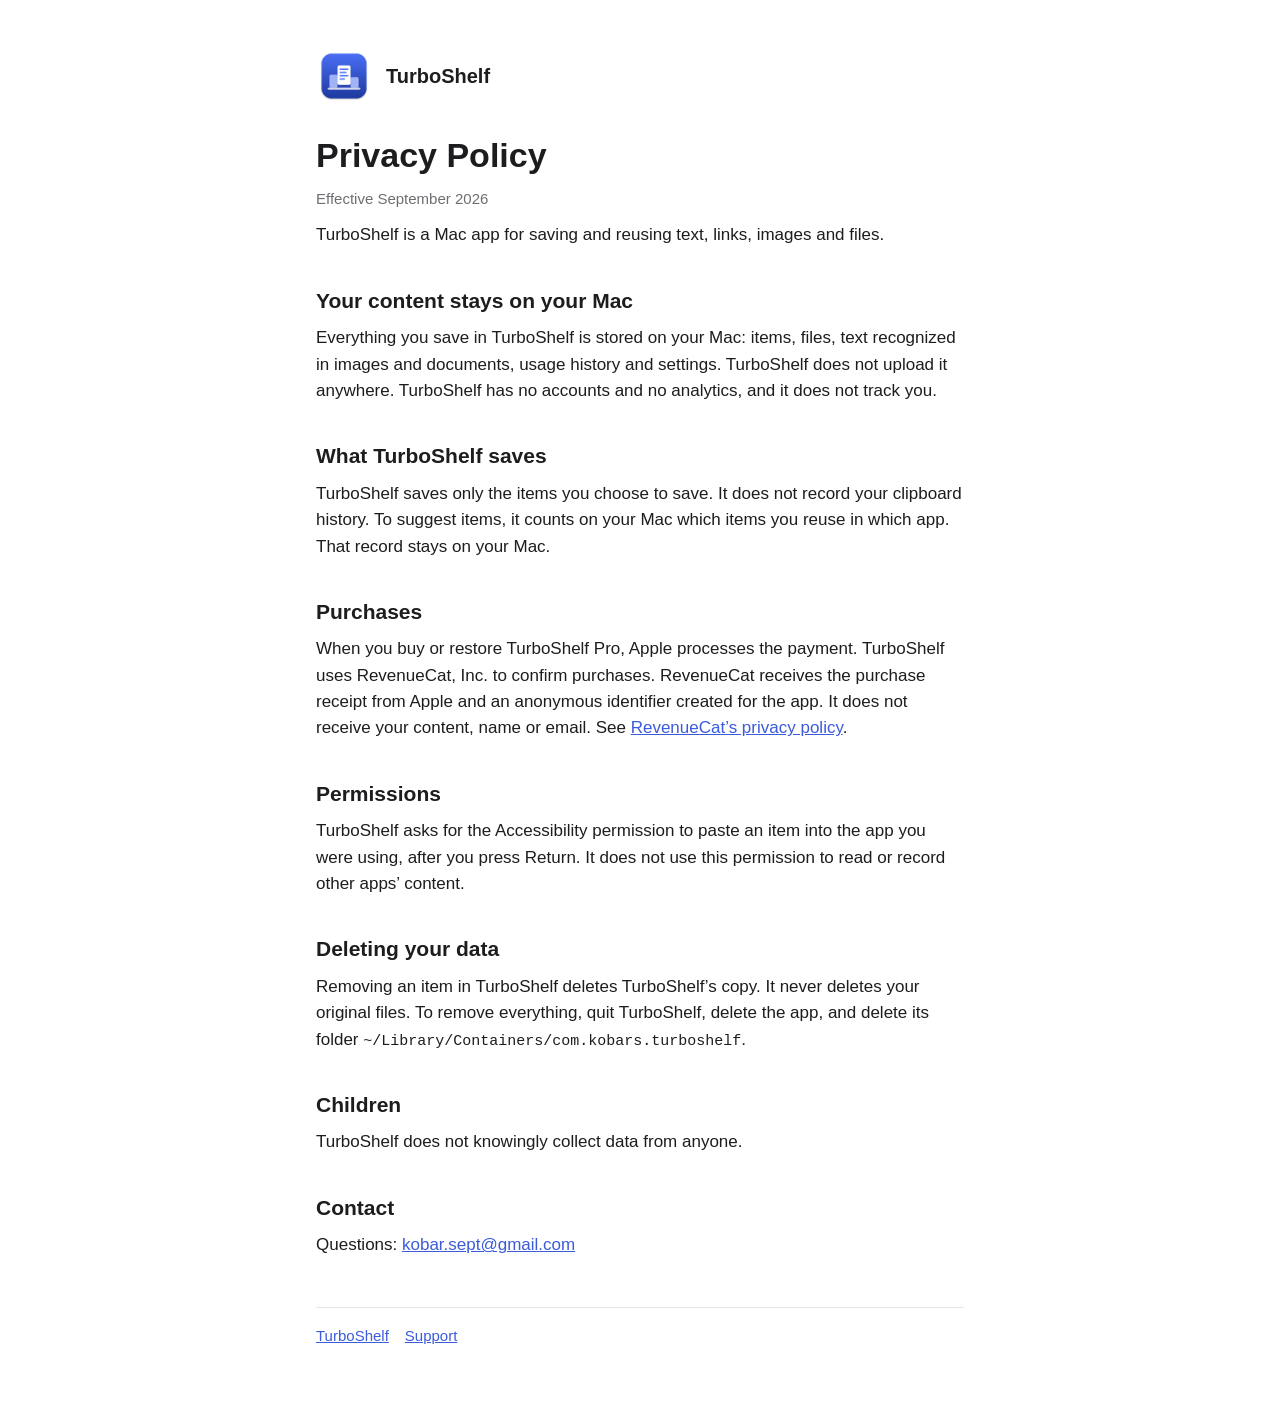
==== privacy.html @ 2ef51eab "Add TurboShelf home, support and privacy pages" ====
<!doctype html>
<html lang="en">
<head>
<meta charset="utf-8">
<meta name="viewport" content="width=device-width, initial-scale=1">
<title>TurboShelf Privacy Policy</title>
<link rel="stylesheet" href="style.css">
<link rel="icon" href="icon.png">
</head>
<body>
<main>
<header><img src="icon.png" alt=""><a href="index.html">TurboShelf</a></header>
<h1>Privacy Policy</h1>
<p class="muted">Effective September 2026</p>
<p>TurboShelf is a Mac app for saving and reusing text, links, images and files.</p>
<h2>Your content stays on your Mac</h2>
<p>Everything you save in TurboShelf is stored on your Mac: items, files, text recognized in images and documents, usage history and settings. TurboShelf does not upload it anywhere. TurboShelf has no accounts and no analytics, and it does not track you.</p>
<h2>What TurboShelf saves</h2>
<p>TurboShelf saves only the items you choose to save. It does not record your clipboard history. To suggest items, it counts on your Mac which items you reuse in which app. That record stays on your Mac.</p>
<h2>Purchases</h2>
<p>When you buy or restore TurboShelf Pro, Apple processes the payment. TurboShelf uses RevenueCat, Inc. to confirm purchases. RevenueCat receives the purchase receipt from Apple and an anonymous identifier created for the app. It does not receive your content, name or email. See <a href="https://www.revenuecat.com/privacy">RevenueCat’s privacy policy</a>.</p>
<h2>Permissions</h2>
<p>TurboShelf asks for the Accessibility permission to paste an item into the app you were using, after you press Return. It does not use this permission to read or record other apps’ content.</p>
<h2>Deleting your data</h2>
<p>Removing an item in TurboShelf deletes TurboShelf’s copy. It never deletes your original files. To remove everything, quit TurboShelf, delete the app, and delete its folder <code>~/Library/Containers/com.kobars.turboshelf</code>.</p>
<h2>Children</h2>
<p>TurboShelf does not knowingly collect data from anyone.</p>
<h2>Contact</h2>
<p>Questions: <a href="mailto:kobar.sept@gmail.com">kobar.sept@gmail.com</a></p>
<footer><a href="index.html">TurboShelf</a><a href="support.html">Support</a></footer>
</main>
</body>
</html>
---- style.css ----
:root {
  --bg: #ffffff;
  --text: #1d1d1f;
  --muted: #6e6e73;
  --line: #e5e5ea;
  --accent: #3b5bdb;
  color-scheme: light dark;
}
@media (prefers-color-scheme: dark) {
  :root { --bg: #1c1c1e; --text: #f5f5f7; --muted: #a1a1a6; --line: #38383a; --accent: #8ea2f7; }
}
* { box-sizing: border-box; }
body {
  margin: 0;
  background: var(--bg);
  color: var(--text);
  font: 17px/1.55 -apple-system, BlinkMacSystemFont, "SF Pro Text", "Helvetica Neue", Arial, sans-serif;
}
main { max-width: 680px; margin: 0 auto; padding: 48px 16px 64px; }
header { display: flex; align-items: center; gap: 14px; margin-bottom: 32px; }
header img { width: 56px; height: 56px; }
header a { color: inherit; text-decoration: none; font-weight: 600; font-size: 20px; }
h1 { font-size: 34px; line-height: 1.15; margin: 0 0 12px; }
h2 { font-size: 21px; margin: 36px 0 8px; }
p, li { margin: 0 0 12px; }
.lead { font-size: 20px; color: var(--muted); }
.muted { color: var(--muted); font-size: 15px; }
a { color: var(--accent); }
kbd { font: 15px -apple-system, BlinkMacSystemFont, sans-serif; border: 1px solid var(--line); border-radius: 5px; padding: 1px 6px; }
code { font: 15px ui-monospace, SFMono-Regular, Menlo, monospace; overflow-wrap: anywhere; }
footer { margin-top: 48px; padding-top: 16px; border-top: 1px solid var(--line); color: var(--muted); font-size: 15px; }
footer a { margin-right: 16px; }
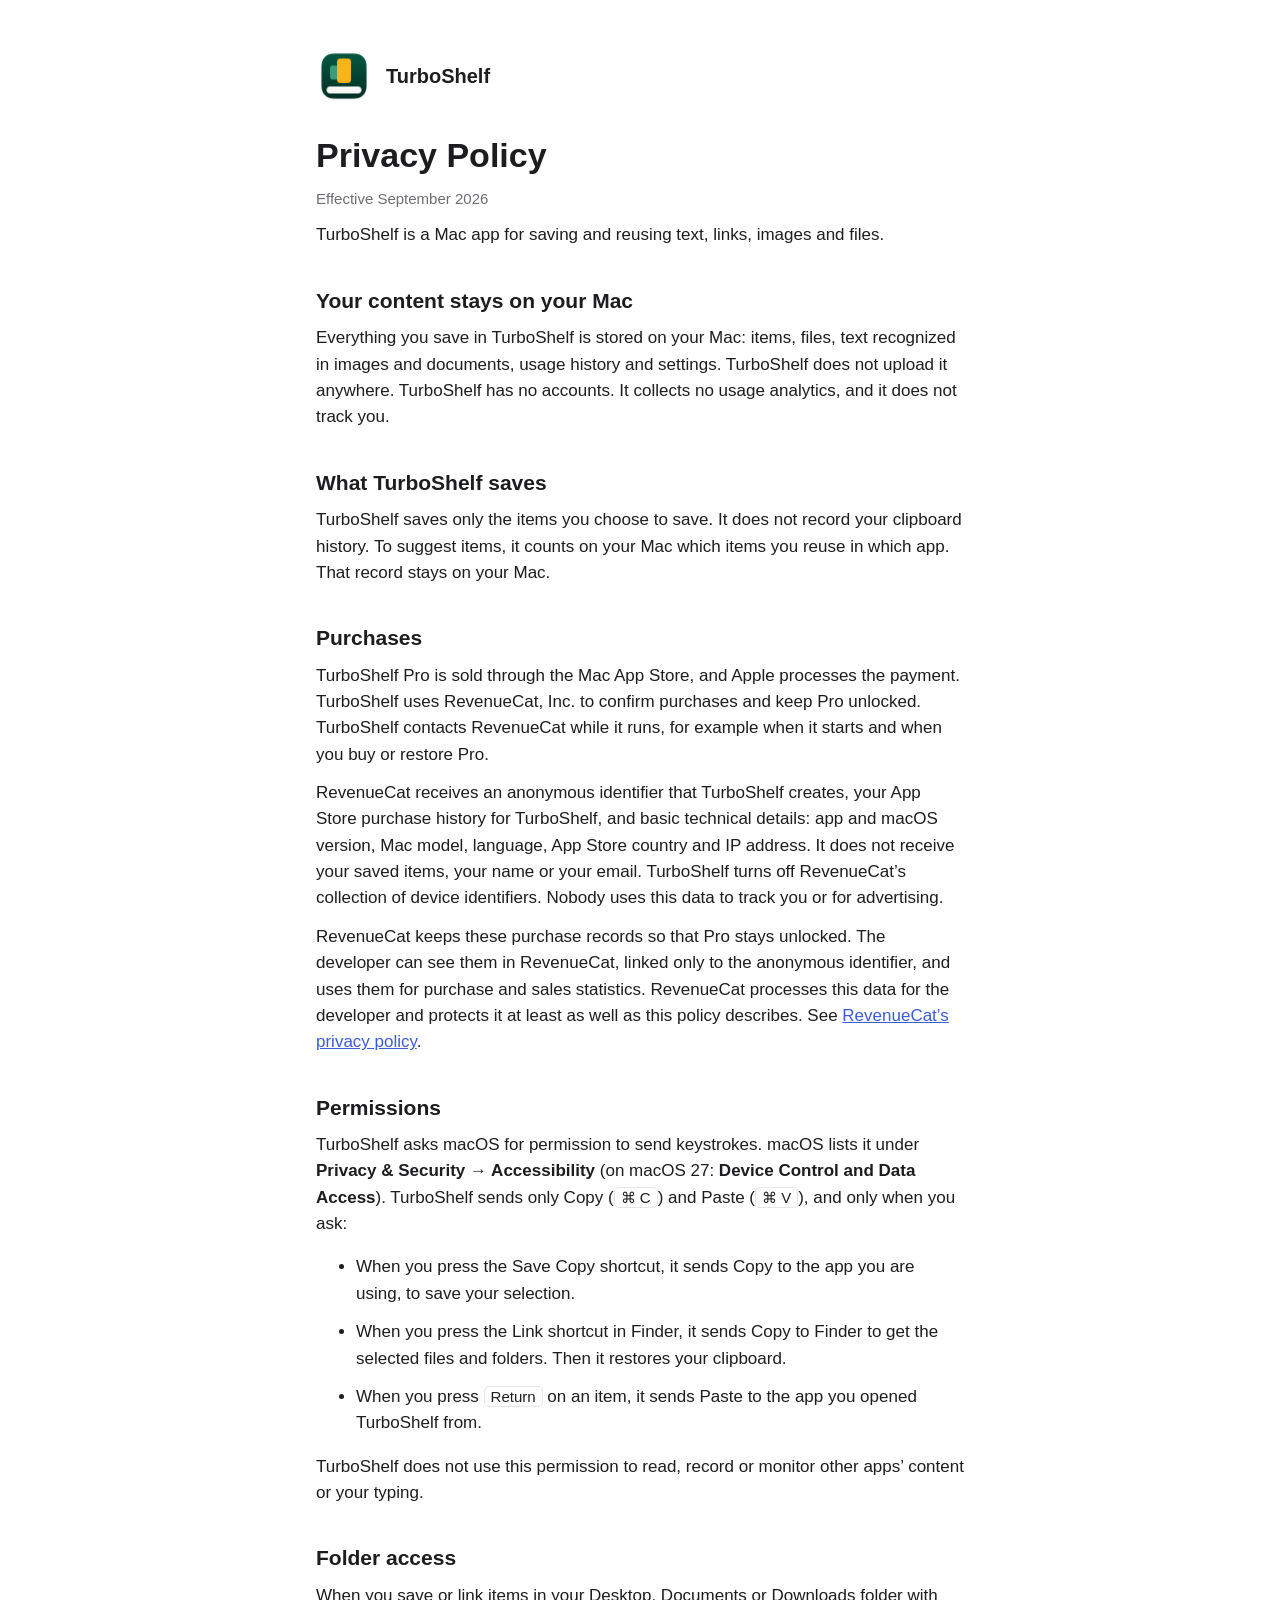
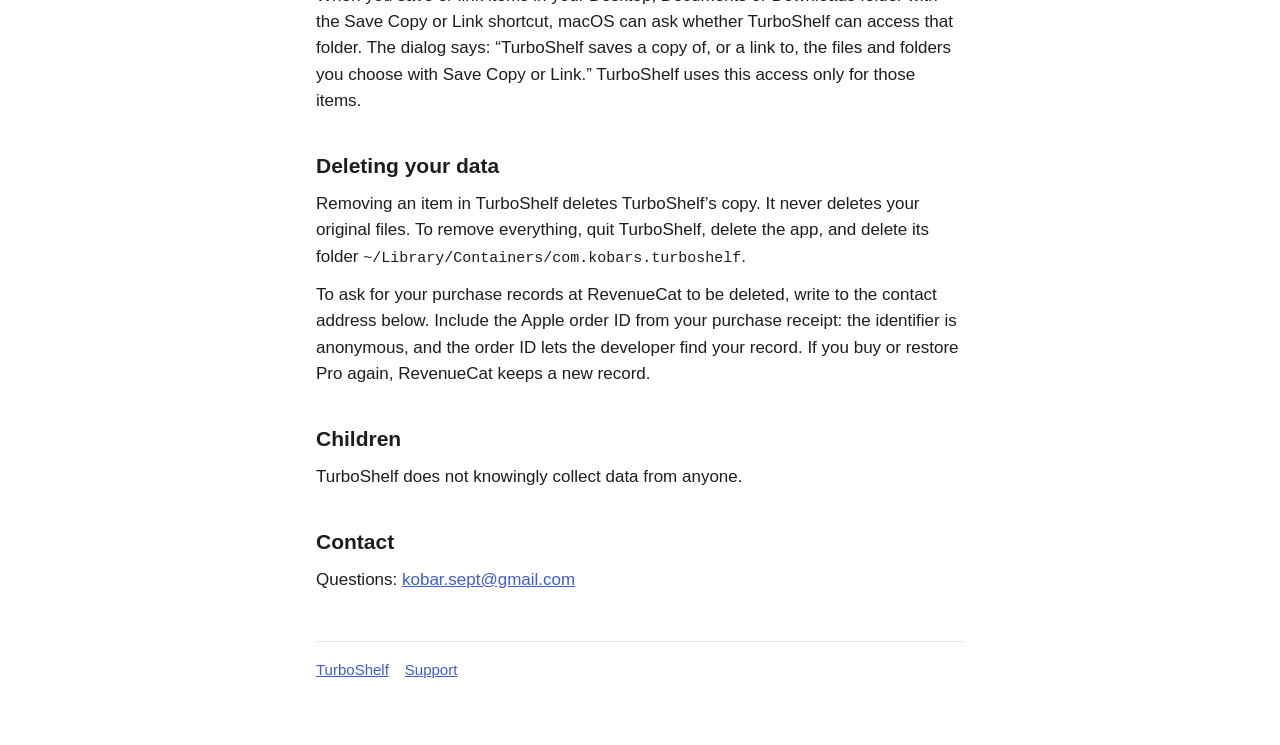
==== commit 79ea1c6f: "Update the support and privacy pages for build 5 and the new icon" ====
--- a/privacy.html
+++ b/privacy.html
@@ -14,15 +14,26 @@
 <p class="muted">Effective September 2026</p>
 <p>TurboShelf is a Mac app for saving and reusing text, links, images and files.</p>
 <h2>Your content stays on your Mac</h2>
-<p>Everything you save in TurboShelf is stored on your Mac: items, files, text recognized in images and documents, usage history and settings. TurboShelf does not upload it anywhere. TurboShelf has no accounts and no analytics, and it does not track you.</p>
+<p>Everything you save in TurboShelf is stored on your Mac: items, files, text recognized in images and documents, usage history and settings. TurboShelf does not upload it anywhere. TurboShelf has no accounts. It collects no usage analytics, and it does not track you.</p>
 <h2>What TurboShelf saves</h2>
 <p>TurboShelf saves only the items you choose to save. It does not record your clipboard history. To suggest items, it counts on your Mac which items you reuse in which app. That record stays on your Mac.</p>
 <h2>Purchases</h2>
-<p>When you buy or restore TurboShelf Pro, Apple processes the payment. TurboShelf uses RevenueCat, Inc. to confirm purchases. RevenueCat receives the purchase receipt from Apple and an anonymous identifier created for the app. It does not receive your content, name or email. See <a href="https://www.revenuecat.com/privacy">RevenueCat’s privacy policy</a>.</p>
+<p>TurboShelf Pro is sold through the Mac App Store, and Apple processes the payment. TurboShelf uses RevenueCat, Inc. to confirm purchases and keep Pro unlocked. TurboShelf contacts RevenueCat while it runs, for example when it starts and when you buy or restore Pro.</p>
+<p>RevenueCat receives an anonymous identifier that TurboShelf creates, your App Store purchase history for TurboShelf, and basic technical details: app and macOS version, Mac model, language, App Store country and IP address. It does not receive your saved items, your name or your email. TurboShelf turns off RevenueCat’s collection of device identifiers. Nobody uses this data to track you or for advertising.</p>
+<p>RevenueCat keeps these purchase records so that Pro stays unlocked. The developer can see them in RevenueCat, linked only to the anonymous identifier, and uses them for purchase and sales statistics. RevenueCat processes this data for the developer and protects it at least as well as this policy describes. See <a href="https://www.revenuecat.com/privacy">RevenueCat’s privacy policy</a>.</p>
 <h2>Permissions</h2>
-<p>TurboShelf asks for the Accessibility permission to paste an item into the app you were using, after you press Return. It does not use this permission to read or record other apps’ content.</p>
+<p>TurboShelf asks macOS for permission to send keystrokes. macOS lists it under <strong>Privacy &amp; Security → Accessibility</strong> (on macOS 27: <strong>Device Control and Data Access</strong>). TurboShelf sends only Copy (<kbd>⌘ C</kbd>) and Paste (<kbd>⌘ V</kbd>), and only when you ask:</p>
+<ul>
+<li>When you press the Save Copy shortcut, it sends Copy to the app you are using, to save your selection.</li>
+<li>When you press the Link shortcut in Finder, it sends Copy to Finder to get the selected files and folders. Then it restores your clipboard.</li>
+<li>When you press <kbd>Return</kbd> on an item, it sends Paste to the app you opened TurboShelf from.</li>
+</ul>
+<p>TurboShelf does not use this permission to read, record or monitor other apps’ content or your typing.</p>
+<h2>Folder access</h2>
+<p>When you save or link items in your Desktop, Documents or Downloads folder with the Save Copy or Link shortcut, macOS can ask whether TurboShelf can access that folder. The dialog says: “TurboShelf saves a copy of, or a link to, the files and folders you choose with Save Copy or Link.” TurboShelf uses this access only for those items.</p>
 <h2>Deleting your data</h2>
 <p>Removing an item in TurboShelf deletes TurboShelf’s copy. It never deletes your original files. To remove everything, quit TurboShelf, delete the app, and delete its folder <code>~/Library/Containers/com.kobars.turboshelf</code>.</p>
+<p>To ask for your purchase records at RevenueCat to be deleted, write to the contact address below. Include the Apple order ID from your purchase receipt: the identifier is anonymous, and the order ID lets the developer find your record. If you buy or restore Pro again, RevenueCat keeps a new record.</p>
 <h2>Children</h2>
 <p>TurboShelf does not knowingly collect data from anyone.</p>
 <h2>Contact</h2>
